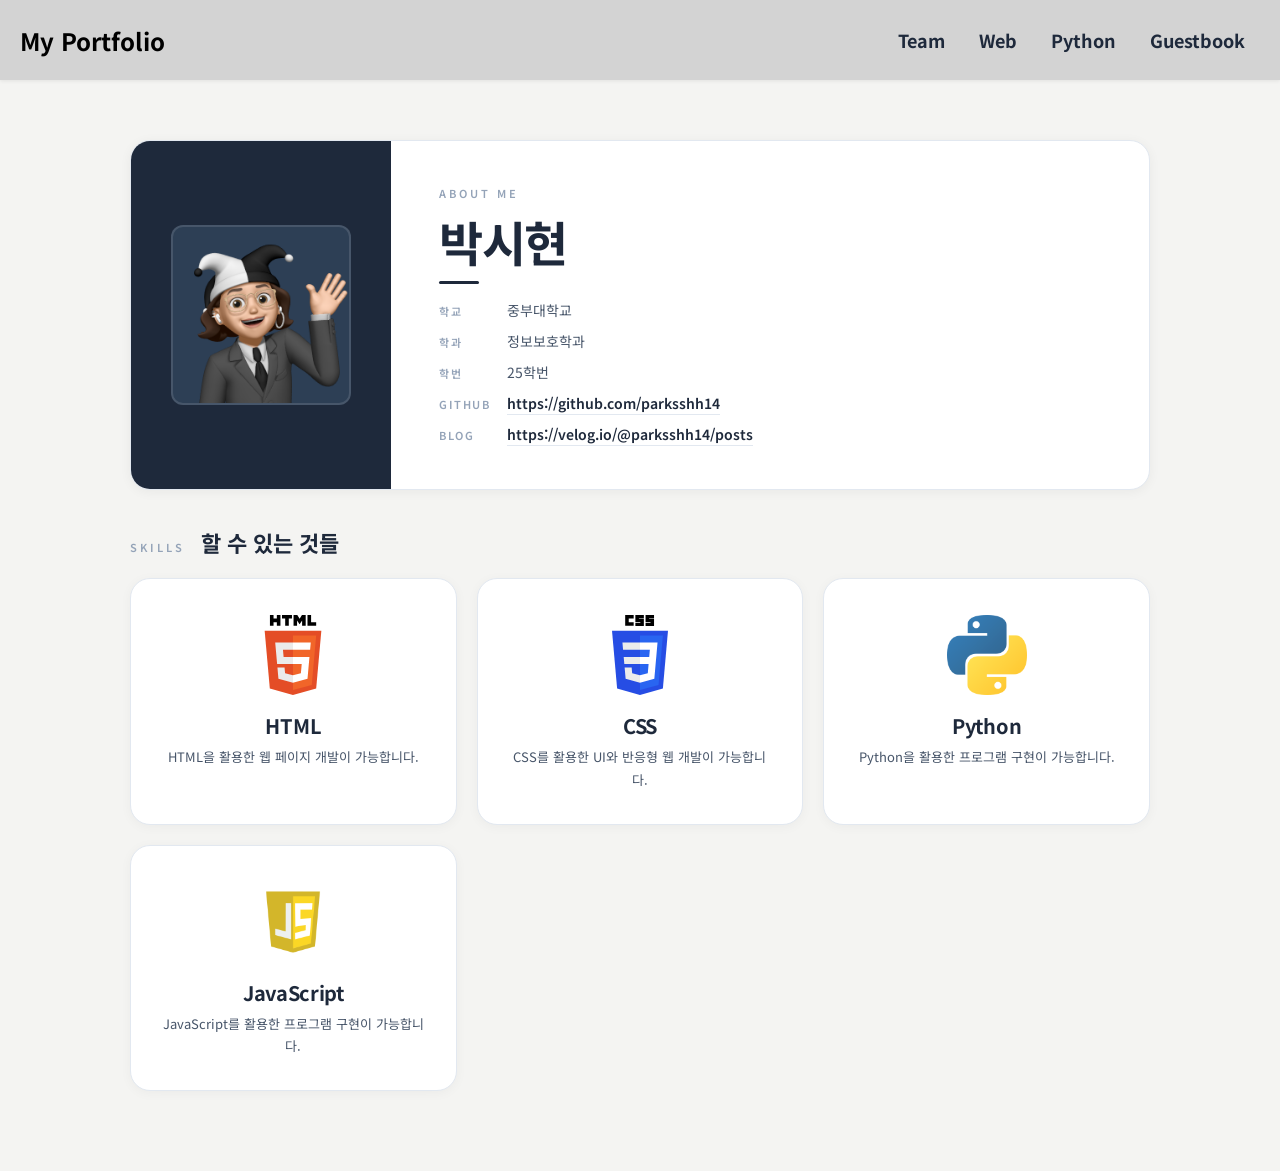
==== index.html @ e24138e5 "first commit" ====
<!doctype html>

<html lang="ko">
  <head>
    <meta charset="utf-8" />
    <meta content="width=device-width, initial-scale=1.0" name="viewport" />
    <title>My Portfolio</title>
    <link href="https://fonts.googleapis.com" rel="preconnect" />
    <link
      href="https://fonts.googleapis.com/css2?family=Noto+Sans+KR:wght@400;500;600;700&amp;display=swap"
      rel="stylesheet"
    />
    <link href="style.css" rel="stylesheet" />
  </head>
  <body>
    <div class="main">
      <nav class="navbar">
        <div class="container">
          <div class="logo">
            <a href="index.html">My Portfolio</a>
          </div>
          <ul class="nav">
            <li><a href="team.html">Team</a></li>
            <li><a href="web.html">Web</a></li>
            <li><a href="python.html">Python</a></li>
            <li>
              <a class="nav-guestbook" href="guestbook.html">Guestbook</a>
            </li>
          </ul>
        </div>
      </nav>
      <div class="content">
        <div class="top"></div>
        <div class="about-wrap">
          <div class="profile-card">
            <div class="profile-photo-wrap">
              <div class="profile-photo">
                <img alt="프로필 사진" src="profile_1.png" />
                <div class="photo-placeholder"></div>
              </div>
            </div>
            <div class="profile-info">
              <div class="profile-label">ABOUT ME</div>
              <h1 class="profile-name">박시현</h1>
              <div class="profile-divider"></div>
              <ul class="profile-details">
                <li>
                  <span class="detail-key">학교</span>
                  <span class="detail-val">중부대학교</span>
                </li>
                <li>
                  <span class="detail-key">학과</span>
                  <span class="detail-val">정보보호학과</span>
                </li>
                <li>
                  <span class="detail-key">학번</span>
                  <span class="detail-val">25학번</span>
                </li>
                <li>
                  <span class="detail-key">Github</span>
                  <span class="detail-val"
                    ><a href="https://github.com/parksshh14"
                      >https://github.com/parksshh14</a
                    ></span
                  >
                </li>
                <li>
                  <span class="detail-key">Blog</span>
                  <span class="detail-val"
                    ><a href="https://velog.io/@parksshh14/posts"
                      >https://velog.io/@parksshh14/posts</a
                    ></span
                  >
                </li>
              </ul>
            </div>
          </div>
          <div class="skills-section">
            <div class="skills-header">
              <span class="skills-label">SKILLS</span>
              <h2>할 수 있는 것들</h2>
            </div>
            <div class="skills-grid">
              <div class="skill-card">
                <div class="skill-icon-wrap">
                  <div class="skill-icon skill-icon--html">
                    <img alt="HTML 아이콘" src="html-img.svg" />
                  </div>
                </div>

                <div class="skill-text">
                  <div class="skill-name">HTML</div>
                  <div class="skill-desc">
                    HTML을 활용한 웹 페이지 개발이 가능합니다.
                  </div>
                </div>
              </div>
              <div class="skill-card">
                <div class="skill-icon-wrap">
                  <div class="skill-icon skill-icon--css">
                    <img alt="CSS 아이콘" src="css-img.svg" />
                  </div>
                </div>

                <div class="skill-text">
                  <div class="skill-name">CSS</div>
                  <div class="skill-desc">
                    CSS를 활용한 UI와 반응형 웹 개발이 가능합니다.
                  </div>
                </div>
              </div>
              <div class="skill-card">
                <div class="skill-icon-wrap">
                  <div class="skill-icon skill-icon--python">
                    <img alt="Python 아이콘" src="python-img.png" />
                  </div>
                </div>

                <div class="skill-text">
                  <div class="skill-name">Python</div>
                  <div class="skill-desc">
                    Python을 활용한 프로그램 구현이 가능합니다.
                  </div>
                </div>
              </div>
              <div class="skill-card">
                <div class="skill-icon-wrap">
                  <div class="skill-icon skill-icon--javascript">
                    <img alt="JavaScript 아이콘" src="js.png" />
                  </div>
                </div>

                <div class="skill-text">
                  <div class="skill-name">JavaScript</div>
                  <div class="skill-desc">
                    JavaScript를 활용한 프로그램 구현이 가능합니다.
                  </div>
                </div>
              </div>
            </div>
          </div>
        </div>
      </div>
      <script src="main.js"></script>
    </div>
  </body>
</html>
---- style.css ----
* {
  margin: 0;
  padding: 0;
  box-sizing: border-box;
}

:root {
  --bg: #f4f4f2;
  --surface: #ffffff;
  --navbar-bg: lightgray;
  --text-dark: #1e293b;
  --text-mid: #475569;
  --text-light: #94a3b8;
  --accent: #1e293b;
  --divider: #e2e8f0;
  --tag-bg: #e2e8f0;
  --tag-text: #334155;
  --btn-bg: #1e293b;
  --btn-text: #ffffff;
  --btn-hover: #334155;
  --radius-sm: 6px;
  --radius-md: 12px;
  --radius-lg: 20px;
}

body {
  font-family: 'Noto Sans KR', sans-serif;
  color: var(--text-dark);
  background-color: var(--bg);
  padding-top: 80px;
}

.navbar {
  background-color: var(--navbar-bg);
  height: 80px;
  position: fixed;
  top: 0;
  left: 0;
  right: 0;
  z-index: 100;
  box-shadow: 0 1px 4px rgba(0, 0, 0, 0.08);
}
.container {
  padding: 20px;
  display: flex;
  justify-content: space-between;
  align-items: center;
  height: 100%;
}
.logo a {
  font-size: x-large;
  font-weight: bold;
  color: black;
  text-decoration: none;
}
ul {
  list-style: none;
}
.nav {
  display: flex;
  flex-direction: row;
  gap: 4px;
  align-items: center;
}
.nav > li > a {
  margin: 10px;
  padding: 5px;
  color: var(--text-dark);
  text-decoration: none;
  font-size: 18px;
  font-weight: bold;
}
.nav > li > a:hover {
  text-decoration: underline;
  color: black;
}

/* ── Layout ── */
.content {
  padding-bottom: 80px;
}
.top {
  height: 60px;
}
.bottom {
  height: 60px;
}

.row {
  display: flex;
  flex-direction: row;
  align-items: flex-start;
  gap: 40px;
  padding: 0 40px;
}

.left {
  position: sticky;
  top: 100px;
  flex: 0 0 260px;
}
.c-exp {
  padding: 40px 20px;
}
.c-title h1 {
  font-size: 72px;
  font-weight: 700;
  line-height: 1;
  letter-spacing: -2px;
  color: var(--text-dark);
}
.c-h2 {
  margin-top: 20px;
  line-height: 1.7;
  color: var(--text-mid);
  font-size: 14px;
}

.right {
  flex: 1;
  display: flex;
  flex-direction: column;
  gap: 32px;
  padding-top: 40px;
}

.team-first {
  width: 100%;
  background: var(--surface);
  border-radius: var(--radius-lg);
  border: 1px solid var(--divider);
  display: flex;
  flex-direction: row;
  overflow: hidden;
  box-shadow: 0 2px 12px rgba(0, 0, 0, 0.05);
  transition: box-shadow 0.2s;
}
.team-first:hover {
  box-shadow: 0 6px 24px rgba(0, 0, 0, 0.09);
}

.team-first-left {
  flex: 0 0 220px;
  min-height: 260px;
  background: var(--text-dark);
  color: #fff;
  padding: 36px 28px;
  display: flex;
  flex-direction: column;
  justify-content: space-between;
  gap: 24px;
}
.team-first-title h2 {
  font-size: 30px;
  font-weight: 700;
  line-height: 1.2;
  color: #fff;
}
.team-first-exp h3,
.first-exp h3 {
  font-size: 11px;
  font-weight: 500;
  text-transform: uppercase;
  letter-spacing: 2px;
  color: var(--text-light);
  margin-bottom: 6px;
}
.team-first-exp p,
.first-exp p {
  font-size: 12px;
  line-height: 1.7;
  color: #94a3b8;
}

.team-first-right {
  flex: 1;
  padding: 36px 40px;
  display: flex;
  flex-direction: column;
  gap: 24px;
}
.team-first-right > h2 {
  font-size: 18px;
  font-weight: 600;
  color: var(--text-dark);
  line-height: 1.4;
  padding-bottom: 16px;
  border-bottom: 1px solid var(--divider);
}

.hashs {
  display: flex;
  flex-direction: row;
  flex-wrap: wrap;
  gap: 8px;
}
.hash {
  background: var(--tag-bg);
  color: var(--tag-text);
  font-size: 12px;
  font-weight: 600;
  padding: 5px 12px;
  border-radius: 999px;
  letter-spacing: 0.3px;
}

.site-exp {
  display: flex;
  flex-direction: column;
  gap: 16px;
}
.site-exp > div {
  padding: 16px 18px;
  background: var(--bg);
  border-radius: var(--radius-md);
  border-left: 3px solid var(--divider);
}
.site-exp > div p {
  font-size: 13px;
  line-height: 1.85;
  color: var(--text-mid);
}
.site-exp > div p b {
  color: var(--text-dark);
  font-weight: 600;
}

.members {
  display: flex;
  flex-direction: column;
  gap: 16px;
}
.members > div {
  padding: 20px 22px;
  background: var(--bg);
  border-radius: var(--radius-md);
  display: flex;
  flex-direction: column;
  gap: 6px;
  border: 1px solid var(--divider);
  transition: border-color 0.2s;
}
.members > div:hover {
  border-color: var(--text-mid);
}
.members > div h3 {
  font-size: 15px;
  font-weight: 700;
  color: var(--text-dark);
}
.members > div > p {
  font-size: 13px;
  color: var(--text-mid);
  line-height: 1.6;
}

.link {
  display: flex;
  flex-direction: row;
  gap: 8px;
  margin-top: 8px;
}
.link p {
  margin: 0;
}
.link p a {
  display: inline-block;
  padding: 5px 14px;
  background: var(--btn-bg);
  color: var(--btn-text);
  font-size: 12px;
  font-weight: 600;
  text-decoration: none;
  border-radius: var(--radius-sm);
  letter-spacing: 0.3px;
  transition:
    background 0.18s,
    transform 0.12s;
}
.link p a:hover {
  background: var(--btn-hover);
  transform: translateY(-1px);
}
.about-wrap {
  max-width: 1100px;
  margin: 0 auto;
  padding: 0 40px 0;
  display: flex;
  flex-direction: column;
  gap: 36px;
}

.profile-card {
  background: #ffffff;
  border: 1px solid #e2e8f0;
  border-radius: 20px;
  box-shadow: 0 2px 12px rgba(0, 0, 0, 0.05);
  display: flex;
  flex-direction: row;
  overflow: hidden;
  transition: box-shadow 0.2s;
}
.profile-card:hover {
  box-shadow: 0 6px 24px rgba(0, 0, 0, 0.09);
}

.profile-photo-wrap {
  flex: 0 0 260px;
  background: #1e293b;
  display: flex;
  align-items: center;
  justify-content: center;
  padding: 40px 32px;
}
.profile-photo {
  position: relative;
  width: 180px;
  height: 180px;
  border-radius: 12px;
  overflow: hidden;
  background: #2d3f55;
  border: 2px solid rgba(255, 255, 255, 0.12);
}
.profile-photo img {
  width: 100%;
  height: 100%;
  object-fit: cover;
  display: block;
  position: relative;
  z-index: 2;
}
.photo-placeholder {
  position: absolute;
  inset: 0;
  display: flex;
  align-items: center;
  justify-content: center;
  z-index: 1;
}
.photo-placeholder span {
  color: #94a3b8;
  font-size: 13px;
  text-align: center;
  line-height: 1.6;
}

.profile-info {
  flex: 1;
  padding: 44px 48px;
  display: flex;
  flex-direction: column;
  justify-content: center;
  gap: 16px;
}
.profile-label {
  font-size: 11px;
  font-weight: 600;
  letter-spacing: 3px;
  color: #94a3b8;
  text-transform: uppercase;
}
.profile-name {
  font-size: 48px;
  font-weight: 700;
  line-height: 1;
  letter-spacing: -1.5px;
  color: #1e293b;
}
.profile-divider {
  width: 40px;
  height: 3px;
  background: #1e293b;
  border-radius: 2px;
}
.profile-details {
  list-style: none;
  display: flex;
  flex-direction: column;
  gap: 10px;
}
.profile-details li {
  display: flex;
  align-items: baseline;
  gap: 16px;
}
.detail-key {
  flex: 0 0 52px;
  font-size: 11px;
  font-weight: 600;
  letter-spacing: 1.5px;
  text-transform: uppercase;
  color: #94a3b8;
}
.detail-val {
  font-size: 14px;
  color: #475569;
  line-height: 1.5;
}
.detail-val a {
  color: #1e293b;
  text-decoration: none;
  font-weight: 600;
  border-bottom: 1px solid #e2e8f0;
  padding-bottom: 1px;
  transition: border-color 0.15s;
}
.detail-val a:hover {
  border-color: #1e293b;
}

.skills-section {
  display: flex;
  flex-direction: column;
  gap: 20px;
}
.skills-header {
  display: flex;
  align-items: baseline;
  gap: 16px;
}
.skills-label {
  font-size: 11px;
  font-weight: 600;
  letter-spacing: 3px;
  color: #94a3b8;
  text-transform: uppercase;
}
.skills-header h2 {
  font-size: 22px;
  font-weight: 700;
  color: #1e293b;
}

.skills-grid {
  display: grid;
  grid-template-columns: repeat(3, 1fr);
  gap: 20px;
}
.skill-card {
  display: flex;
  align-items: center;
  background: #ffffff;
  border: 1px solid #e2e8f0;
  border-radius: 20px;
  padding: 36px 28px 32px;
  display: flex;
  flex-direction: column;
  align-items: center;
  gap: 16px;
  text-align: center;
  box-shadow: 0 2px 12px rgba(0, 0, 0, 0.04);
  transition:
    box-shadow 0.2s,
    transform 0.2s;
}
.skill-card:hover {
  box-shadow: 0 8px 28px rgba(0, 0, 0, 0.1);
  transform: translateY(-3px);
}
.skill-icon-wrap {
  width: 80px;
  height: 80px;
}
.skill-icon {
  width: 80px;
  height: 80px;
  border-radius: 12px;
  display: flex;
  align-items: center;
  justify-content: center;
  position: relative;
  overflow: hidden;
}
.skill-icon img {
  width: 100%;
  height: 100%;
  object-fit: contain;
  position: relative;
  z-index: 2;
}
.icon-fallback {
  position: absolute;
  inset: 0;
  display: flex;
  align-items: center;
  justify-content: center;
  font-size: 22px;
  font-weight: 700;
  color: #475569;
  z-index: 1;
}
.skill-name {
  font-size: 20px;
  font-weight: 700;
  color: #1e293b;
  letter-spacing: -0.3px;
}
.skill-desc {
  font-size: 13px;
  color: #475569;
  line-height: 1.75;
  text-align: center;
}

.first-exp a {
  color: whitesmoke;
}
@media (max-width: 900px) {
  .row {
    flex-direction: column;
    padding: 0 20px;
    gap: 0;
  }
  .left {
    position: static;
    flex: none;
    width: 100%;
  }
  .c-exp {
    padding: 24px 12px 12px;
  }
  .c-title h1 {
    font-size: 52px;
  }
  .right {
    padding-top: 16px;
    width: 100%;
  }
  .team-first {
    flex-direction: column;
  }
  .team-first-left {
    flex: none;
    min-height: auto;
    padding: 28px 24px;
    gap: 16px;
  }
  .team-first-right {
    padding: 24px;
  }
  .about-wrap {
    padding: 0 20px 0;
  }
  .profile-card {
    flex-direction: column;
  }
  .profile-photo-wrap {
    flex: none;
    width: 100%;
    padding: 36px 0;
    justify-content: center;
  }
  .profile-photo {
    width: 140px;
    height: 140px;
    margin: 0 auto;
  }
  .profile-info {
    padding: 32px 28px;
  }
  .profile-name {
    font-size: 36px;
  }
  .skills-grid {
    grid-template-columns: 1fr;
    gap: 16px;
  }
  .skill-card {
    flex-direction: row;
    text-align: left;
    padding: 24px;
    gap: 20px;
    align-items: center;
  }
  .skill-icon-wrap,
  .skill-icon {
    width: 56px;
    height: 56px;
    flex-shrink: 0;
  }

  .skill-card .skill-desc {
    text-align: left;
  }

  .left,
  .right {
    width: 100%;
  }

  .c-title h1 br {
    display: none;
  }

  .skill-card {
    align-items: center;
  }

  .skill-name,
  .skill-desc {
    margin: 0;
  }
}
@media (max-width: 480px) {
  .navbar {
    height: 60px;
  }
  body {
    padding-top: 60px;
  }
  .c-title h1 {
    font-size: 40px;
  }
  .team-first-title h2 {
    font-size: 24px;
  }
  .team-first-right > h2 {
    font-size: 15px;
  }
  .nav > li > a {
    font-size: 14px;
    margin: 6px;
  }
  .logo a {
    font-size: large;
  }
  .profile-name {
    font-size: 28px;
  }
  .detail-key {
    flex: 0 0 44px;
    font-size: 10px;
  }
  .detail-val {
    font-size: 13px;
  }
  .skills-header h2 {
    font-size: 18px;
  }
}

/* ══════════════════════════════════════════════
   Guestbook 전용 스타일
══════════════════════════════════════════════ */

/* navbar Guestbook 버튼 — 다른 nav 링크와 동일한 스타일 */
.nav-guestbook {
  background: none !important;
  color: var(--text-dark) !important;
  border-radius: 0;
  padding: 5px !important;
  margin: 10px;
  font-size: 18px;
  font-weight: bold;
}

/* ── 작성 폼 ── */
.gb-form-wrap {
  background: var(--surface);
  border: 1px solid var(--divider);
  border-radius: var(--radius-lg);
  padding: 36px 40px;
  box-shadow: 0 2px 12px rgba(0,0,0,0.05);
  display: flex;
  flex-direction: column;
  gap: 20px;
}
.gb-form-header {
  display: flex;
  flex-direction: column;
  gap: 6px;
}
.gb-form-header h2 {
  font-size: 20px;
  font-weight: 700;
  color: var(--text-dark);
}
.gb-form {
  display: flex;
  flex-direction: column;
  gap: 12px;
}
.gb-form-row {
  display: flex;
  gap: 12px;
}
.gb-input {
  flex: 1;
  padding: 11px 16px;
  border: 1px solid var(--divider);
  border-radius: var(--radius-sm);
  font-size: 14px;
  font-family: inherit;
  color: var(--text-dark);
  background: var(--bg);
  transition: border-color 0.2s, box-shadow 0.2s;
  outline: none;
}
.gb-input:focus {
  border-color: var(--text-dark);
  box-shadow: 0 0 0 3px rgba(30,41,59,0.08);
}
.gb-textarea {
  width: 100%;
  padding: 12px 16px;
  border: 1px solid var(--divider);
  border-radius: var(--radius-sm);
  font-size: 14px;
  font-family: inherit;
  color: var(--text-dark);
  background: var(--bg);
  resize: vertical;
  min-height: 110px;
  transition: border-color 0.2s, box-shadow 0.2s;
  outline: none;
  line-height: 1.7;
}
.gb-textarea:focus {
  border-color: var(--text-dark);
  box-shadow: 0 0 0 3px rgba(30,41,59,0.08);
}
.gb-form-footer {
  display: flex;
  align-items: center;
  justify-content: space-between;
  gap: 16px;
}
.gb-char-count {
  font-size: 12px;
  color: var(--text-light);
}
.gb-btn-submit {
  padding: 10px 24px;
  background: var(--btn-bg);
  color: var(--btn-text);
  border: none;
  border-radius: var(--radius-sm);
  font-size: 14px;
  font-weight: 600;
  font-family: inherit;
  cursor: pointer;
  transition: background 0.18s, transform 0.12s;
}
.gb-btn-submit:hover:not(:disabled) {
  background: var(--btn-hover);
  transform: translateY(-1px);
}
.gb-btn-submit:disabled {
  opacity: 0.6;
  cursor: default;
}

/* ── 목록 섹션 ── */
.gb-list-wrap {
  display: flex;
  flex-direction: column;
  gap: 20px;
}
.gb-list-header {
  display: flex;
  flex-direction: column;
  gap: 6px;
}
.gb-list-header h2 {
  font-size: 20px;
  font-weight: 700;
  color: var(--text-dark);
  display: flex;
  align-items: center;
  gap: 10px;
}
.gb-count-badge {
  display: inline-flex;
  align-items: center;
  justify-content: center;
  background: var(--text-dark);
  color: #fff;
  font-size: 12px;
  font-weight: 700;
  border-radius: 999px;
  min-width: 24px;
  height: 24px;
  padding: 0 7px;
}
.gb-list {
  display: flex;
  flex-direction: column;
  gap: 16px;
}

/* ── 댓글 카드 ── */
.gb-card {
  background: var(--surface);
  border: 1px solid var(--divider);
  border-radius: var(--radius-md);
  padding: 24px 28px;
  display: flex;
  flex-direction: column;
  gap: 14px;
  box-shadow: 0 2px 8px rgba(0,0,0,0.04);
  transition: box-shadow 0.2s, border-color 0.2s;
  animation: gb-fade-in 0.3s ease;
}
.gb-card:hover {
  box-shadow: 0 6px 20px rgba(0,0,0,0.08);
  border-color: #cbd5e1;
}
@keyframes gb-fade-in {
  from { opacity: 0; transform: translateY(10px); }
  to   { opacity: 1; transform: translateY(0); }
}
.gb-card-header {
  display: flex;
  align-items: center;
  justify-content: space-between;
}
.gb-card-meta {
  display: flex;
  align-items: baseline;
  gap: 12px;
}
.gb-card-name {
  font-size: 15px;
  font-weight: 700;
  color: var(--text-dark);
}
.gb-card-date {
  font-size: 12px;
  color: var(--text-light);
}
.gb-card-actions {
  display: flex;
  align-items: center;
  gap: 8px;
}
.gb-card-message {
  font-size: 14px;
  color: var(--text-mid);
  line-height: 1.75;
  white-space: pre-wrap;
  word-break: break-word;
}

/* ── 좋아요 버튼 ── */
.gb-like-btn {
  display: flex;
  align-items: center;
  gap: 5px;
  padding: 5px 12px;
  border: 1px solid var(--divider);
  border-radius: 999px;
  background: var(--bg);
  font-size: 13px;
  font-weight: 600;
  color: var(--text-mid);
  cursor: pointer;
  transition: border-color 0.18s, background 0.18s, transform 0.12s;
  font-family: inherit;
}
.gb-like-btn:hover {
  border-color: #f43f5e;
  background: #fff1f2;
  transform: scale(1.05);
}
.gb-like-btn.liked {
  border-color: #f43f5e;
  background: #fff1f2;
  color: #f43f5e;
}
.gb-heart {
  font-size: 14px;
  transition: transform 0.2s;
}
.gb-like-btn:active .gb-heart {
  transform: scale(1.4);
}
.gb-like-count {
  min-width: 12px;
}

/* ── 삭제 버튼 ── */
.gb-delete-btn {
  padding: 5px 10px;
  border: 1px solid var(--divider);
  border-radius: var(--radius-sm);
  background: transparent;
  font-size: 14px;
  cursor: pointer;
  transition: background 0.18s, border-color 0.18s;
  font-family: inherit;
}
.gb-delete-btn:hover {
  background: #fee2e2;
  border-color: #fca5a5;
}

/* ── 빈 상태 ── */
.gb-empty {
  display: flex;
  align-items: center;
  justify-content: center;
  padding: 60px 20px;
  background: var(--surface);
  border: 1px dashed var(--divider);
  border-radius: var(--radius-lg);
  text-align: center;
}
.gb-empty p {
  font-size: 14px;
  color: var(--text-light);
  line-height: 1.8;
}

/* ── 흔들기 애니메이션 ── */
@keyframes gb-shake {
  0%, 100% { transform: translateX(0); }
  20%       { transform: translateX(-6px); }
  40%       { transform: translateX(6px); }
  60%       { transform: translateX(-4px); }
  80%       { transform: translateX(4px); }
}
.gb-shake {
  animation: gb-shake 0.35s ease;
  border-color: #f87171 !important;
}

/* ── 삭제 모달 ── */
.gb-modal-overlay {
  position: fixed;
  inset: 0;
  background: rgba(0,0,0,0.4);
  display: flex;
  align-items: center;
  justify-content: center;
  z-index: 200;
  backdrop-filter: blur(2px);
}
.gb-modal {
  background: var(--surface);
  border-radius: var(--radius-lg);
  padding: 36px 40px;
  width: 100%;
  max-width: 400px;
  display: flex;
  flex-direction: column;
  gap: 16px;
  box-shadow: 0 20px 60px rgba(0,0,0,0.2);
}
.gb-modal h3 {
  font-size: 18px;
  font-weight: 700;
  color: var(--text-dark);
}
.gb-modal p {
  font-size: 14px;
  color: var(--text-mid);
  line-height: 1.6;
}
.gb-modal-btns {
  display: flex;
  gap: 10px;
  justify-content: flex-end;
  margin-top: 4px;
}
.gb-btn-cancel {
  padding: 9px 20px;
  background: var(--bg);
  border: 1px solid var(--divider);
  border-radius: var(--radius-sm);
  font-size: 14px;
  font-weight: 600;
  font-family: inherit;
  cursor: pointer;
  transition: background 0.18s;
}
.gb-btn-cancel:hover {
  background: var(--divider);
}
.gb-btn-delete {
  padding: 9px 20px;
  background: #ef4444;
  color: #fff;
  border: none;
  border-radius: var(--radius-sm);
  font-size: 14px;
  font-weight: 600;
  font-family: inherit;
  cursor: pointer;
  transition: background 0.18s, transform 0.12s;
}
.gb-btn-delete:hover {
  background: #dc2626;
  transform: translateY(-1px);
}

/* ── 반응형 ── */
@media (max-width: 900px) {
  .gb-form-wrap {
    padding: 24px;
  }
  .gb-card {
    padding: 20px;
  }
  .gb-modal {
    padding: 28px 24px;
    max-width: 90vw;
  }
}
@media (max-width: 480px) {
  .gb-form-row {
    flex-direction: column;
  }
  .gb-card-header {
    flex-direction: column;
    align-items: flex-start;
    gap: 10px;
  }

  .gb-form-wrap,
  .gb-list-wrap {
    width: 100%;
  }

  .gb-card {
    padding: 16px;
  }

  .gb-card-meta {
    flex-direction: column;
    align-items: flex-start;
    gap: 4px;
  }

  .gb-form-footer {
    flex-direction: column;
    align-items: stretch;
  }

  .gb-btn-submit {
    width: 100%;
  }
}

/* ══════════════════════════════════════════════
   스크롤 진행바
══════════════════════════════════════════════ */
#scroll-progress-bar {
  position: fixed;
  top: 0;
  left: 0;
  height: 3px;
  width: 0%;
  background: var(--text-dark);
  z-index: 999;
  transition: width 0.1s linear;
  border-radius: 0 2px 2px 0;
}

/* ══════════════════════════════════════════════
   맨 위로 버튼
══════════════════════════════════════════════ */
#back-to-top {
  position: fixed;
  bottom: 36px;
  right: 36px;
  width: 46px;
  height: 46px;
  border-radius: 50%;
  background: var(--btn-bg);
  color: var(--btn-text);
  border: none;
  font-size: 22px;
  line-height: 1;
  cursor: pointer;
  box-shadow: 0 4px 16px rgba(0,0,0,0.18);
  opacity: 0;
  transform: translateY(16px);
  transition: opacity 0.25s, transform 0.25s, background 0.18s;
  z-index: 150;
}
#back-to-top.visible {
  opacity: 1;
  transform: translateY(0);
}
#back-to-top:hover {
  background: var(--btn-hover);
  transform: translateY(-3px);
}

/* ══════════════════════════════════════════════
   타이핑 커서 깜빡임
══════════════════════════════════════════════ */
@keyframes typing-cursor-blink {
  0%, 100% { border-color: #1e293b; }
  50%       { border-color: transparent; }
}


.skill-text{
  display:flex;
  flex-direction:column;
  gap:6px;
}

.left{
  flex:0 0 180px;
}

@media (max-width:900px){
  .skill-text{
    flex:1;
  }
}
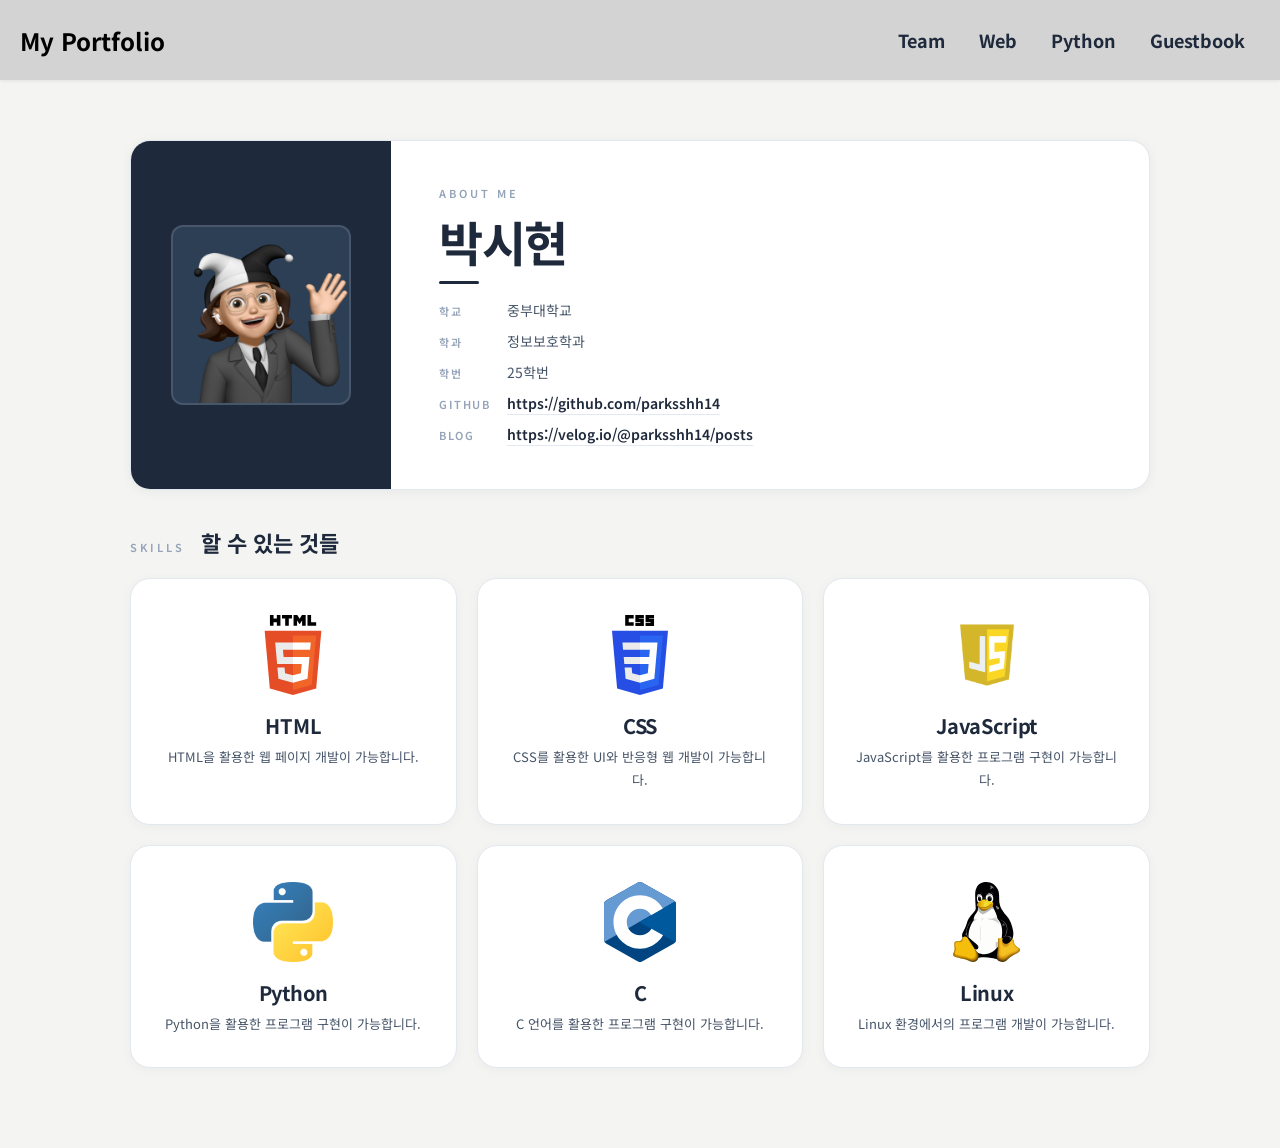
==== commit 9828f292: "update" ====
--- a/index.html
+++ b/index.html
@@ -109,6 +109,22 @@
                   </div>
                 </div>
               </div>
+
+              <div class="skill-card">
+                <div class="skill-icon-wrap">
+                  <div class="skill-icon skill-icon--javascript">
+                    <img alt="JavaScript 아이콘" src="js.png" />
+                  </div>
+                </div>
+
+                <div class="skill-text">
+                  <div class="skill-name">JavaScript</div>
+                  <div class="skill-desc">
+                    JavaScript를 활용한 프로그램 구현이 가능합니다.
+                  </div>
+                </div>
+              </div>
+
               <div class="skill-card">
                 <div class="skill-icon-wrap">
                   <div class="skill-icon skill-icon--python">
@@ -125,15 +141,29 @@
               </div>
               <div class="skill-card">
                 <div class="skill-icon-wrap">
-                  <div class="skill-icon skill-icon--javascript">
-                    <img alt="JavaScript 아이콘" src="js.png" />
+                  <div class="skill-icon skill-icon--c">
+                    <img alt="C 아이콘" src="c.svg" />
                   </div>
                 </div>
 
                 <div class="skill-text">
-                  <div class="skill-name">JavaScript</div>
+                  <div class="skill-name">C</div>
                   <div class="skill-desc">
-                    JavaScript를 활용한 프로그램 구현이 가능합니다.
+                    C 언어를 활용한 프로그램 구현이 가능합니다.
+                  </div>
+                </div>
+              </div>
+              <div class="skill-card">
+                <div class="skill-icon-wrap">
+                  <div class="skill-icon skill-icon--linux">
+                    <img alt="Linux 아이콘" src="linux.svg" />
+                  </div>
+                </div>
+
+                <div class="skill-text">
+                  <div class="skill-name">Linux</div>
+                  <div class="skill-desc">
+                    Linux 환경에서의 프로그램 개발이 가능합니다.
                   </div>
                 </div>
               </div>
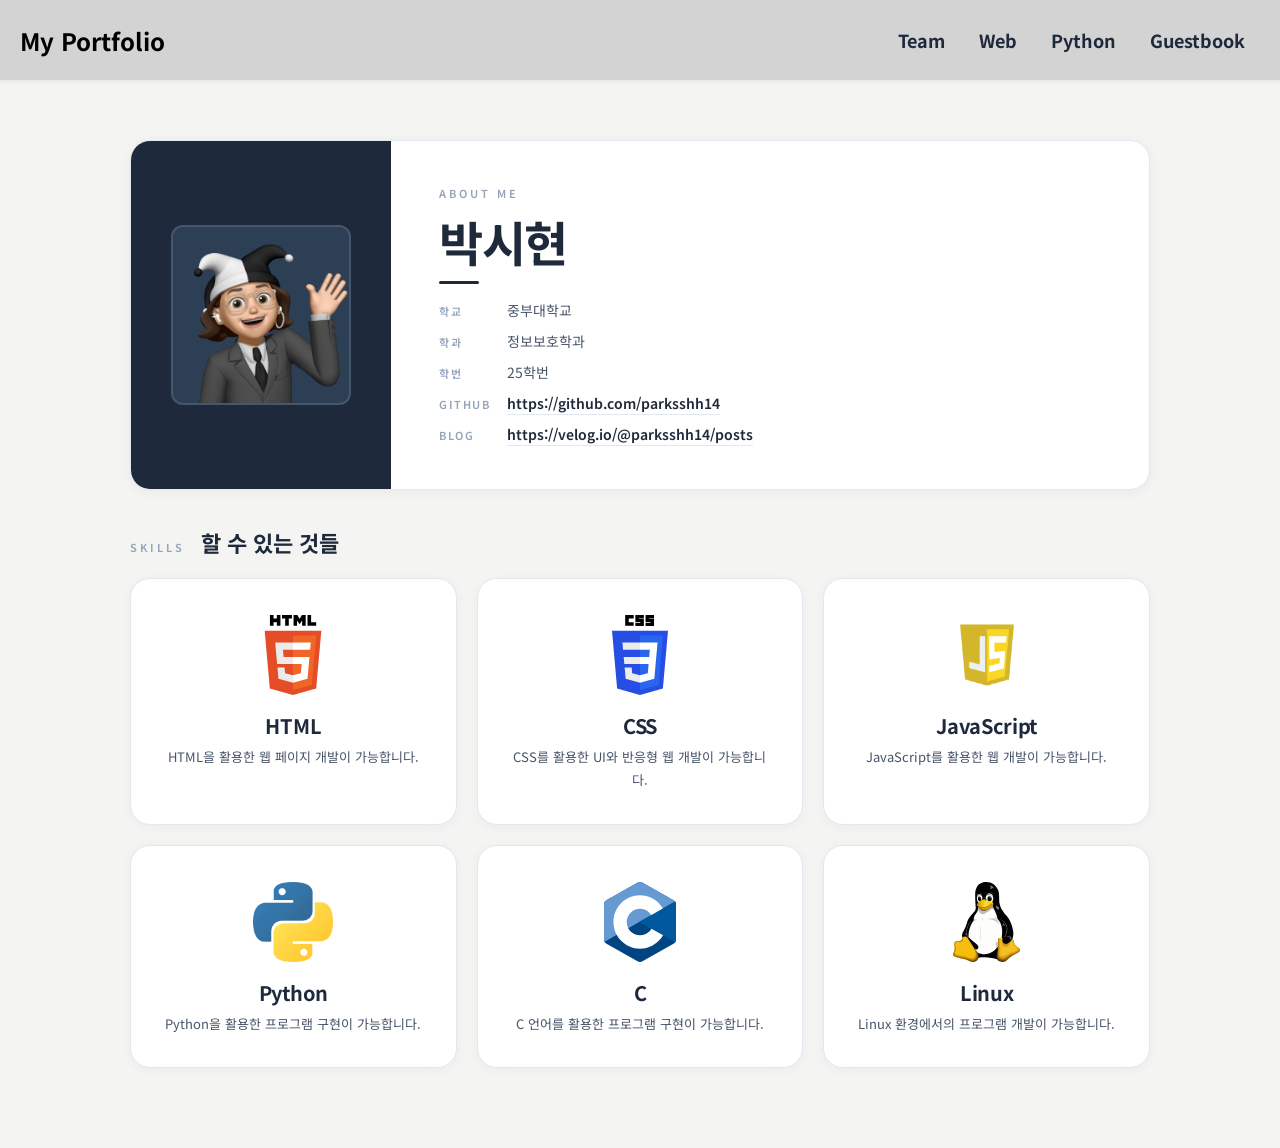
==== commit 81fe773e: "update js ex" ====
--- a/index.html
+++ b/index.html
@@ -120,7 +120,7 @@
                 <div class="skill-text">
                   <div class="skill-name">JavaScript</div>
                   <div class="skill-desc">
-                    JavaScript를 활용한 프로그램 구현이 가능합니다.
+                    JavaScript를 활용한 웹 개발이 가능합니다.
                   </div>
                 </div>
               </div>
